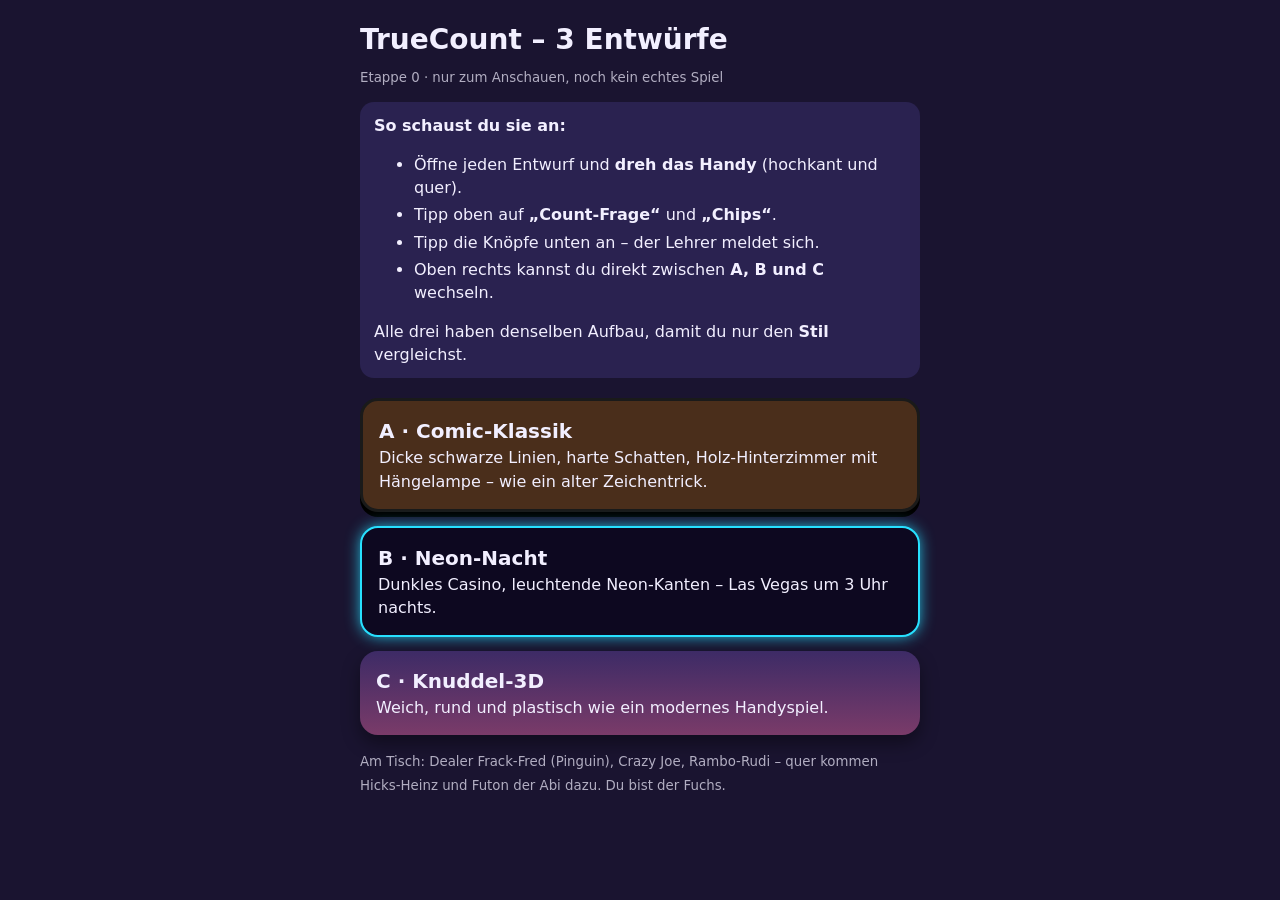
==== index.html @ 8e4b0ce9 "Etappe 0: Konzept und drei Design-Entwürfe Co-Authored-By: Claude Opus 5.5 <noreply@anthropic.com>" ====
<!doctype html>
<html lang="de">
<head>
<meta charset="utf-8">
<meta http-equiv="refresh" content="0; url=entwuerfe/">
<title>TrueCount</title>
</head>
<body><a href="entwuerfe/">Zu den Entwürfen</a></body>
</html>
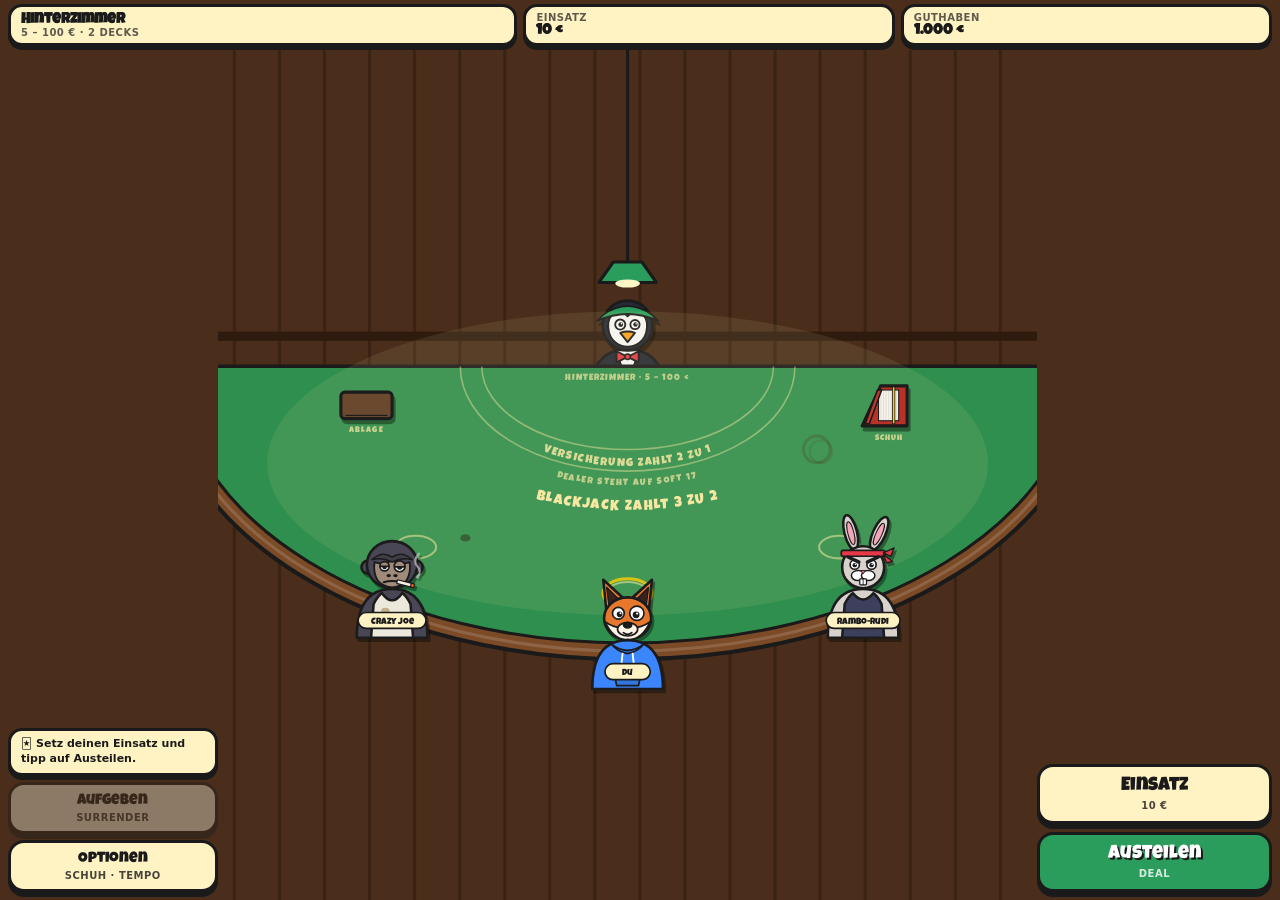
==== commit 892b841c: "Etappe 1: Hinterzimmer-Tisch mit allen Spielzügen Spiellogik (europäische Regeln, keine Hole Card), " ====
--- a/index.html
+++ b/index.html
@@ -2,8 +2,61 @@
 <html lang="de">
 <head>
 <meta charset="utf-8">
-<meta http-equiv="refresh" content="0; url=entwuerfe/">
+<meta name="viewport" content="width=device-width, initial-scale=1, viewport-fit=cover">
+<meta name="theme-color" content="#4a2e1b">
 <title>TrueCount</title>
+<link rel="preconnect" href="https://fonts.googleapis.com">
+<link rel="preconnect" href="https://fonts.gstatic.com" crossorigin>
+<link rel="stylesheet" href="https://fonts.googleapis.com/css2?family=Luckiest+Guy&display=swap">
+<link rel="stylesheet" href="css/app.css">
+<script type="module" src="js/app.js"></script>
 </head>
-<body><a href="entwuerfe/">Zu den Entwürfen</a></body>
+<body>
+<div id="app" data-modus="setzen">
+  <header id="hud">
+    <div class="pn tisch"><b id="tischname">Hinterzimmer</b><small id="tischlimit"></small></div>
+    <div class="pn"><small>Einsatz</small><b id="einsatz"></b></div>
+    <div class="pn"><small>Guthaben</small><b id="geld"></b></div>
+  </header>
+  <main id="stage"><svg id="scene" preserveAspectRatio="xMidYMid meet"></svg></main>
+  <section id="aux">
+    <p class="pn tip" id="tip"></p>
+    <button class="btn aux" data-a="aufgeben">Aufgeben<small>Surrender</small></button>
+    <button class="btn aux" data-a="optionen">Optionen<small>Schuh · Tempo</small></button>
+  </section>
+  <section id="main">
+    <button class="btn hit z" data-a="karte">Karte<small>Hit</small></button>
+    <button class="btn stand z" data-a="bleiben">Bleiben<small>Stand</small></button>
+    <button class="btn dbl z" data-a="verdoppeln">Verdoppeln<small>Double</small></button>
+    <button class="btn split z" data-a="teilen">Teilen<small>Split</small></button>
+    <button class="btn aux s" data-a="einsatz">Einsatz<small id="betlbl"></small></button>
+    <button class="btn hit s" data-a="austeilen"><span id="deallbl">Austeilen</span><small>Deal</small></button>
+  </section>
+</div>
+<div id="toast" class="pn"></div>
+
+<div class="ov" id="ov-bet"><div class="pn sheet">
+  <h2>Einsatz</h2>
+  <p id="bet-info"></p>
+  <div class="pile" id="bpile"></div>
+  <div class="bsum" id="bsum"></div>
+  <div class="chips" id="chips"></div>
+  <div class="row"><button class="btn aux" data-b="undo">↩ Zurück</button><button class="btn aux" data-b="clear">Leeren</button><button class="btn hit" data-b="ok">✓ Setzen</button></div>
+</div></div>
+
+<div class="ov fest" id="ov-vers"><div class="pn sheet">
+  <h2>Versicherung?</h2>
+  <p>Der Dealer zeigt ein <b>Ass</b>. Die Versicherung kostet <b id="vers-preis"></b> und zahlt 2 zu 1, wenn er Blackjack bekommt.</p>
+  <div class="row zwei"><button class="btn aux" data-v="0">Nein</button><button class="btn hit" data-v="1">Ja, versichern</button></div>
+</div></div>
+
+<div class="ov" id="ov-opt"><div class="pn sheet">
+  <h2>Optionen</h2>
+  <div class="opt"><span>Decks im Schuh</span><button class="btn aux" data-o="decks:-1">−</button><b id="o-decks"></b><button class="btn aux" data-o="decks:1">+</button></div>
+  <div class="opt"><span>Schnittkarte</span><button class="btn aux" data-o="schnitt:-1">−</button><b id="o-schnitt"></b><button class="btn aux" data-o="schnitt:1">+</button></div>
+  <div class="opt"><span>Tempo</span><button class="btn aux" data-o="tempo:-1">−</button><b id="o-tempo"></b><button class="btn aux" data-o="tempo:1">+</button></div>
+  <p>Ändert sich der Schuh, mischt der Dealer sofort einen neuen.</p>
+  <div class="row zwei"><span></span><button class="btn hit" data-zu="1">Fertig</button></div>
+</div></div>
+</body>
 </html>
--- a/css/app.css
+++ b/css/app.css
@@ -0,0 +1,95 @@
+/* TrueCount – Stil „Comic-Klassik“ (Entwurf A) */
+* { box-sizing: border-box; }
+:root { --bg: #4a2e1b; --panel: #fff3c4; --ink: #1a1a1a; --acc: #ffcc00;
+  --hit: #2a9d5c; --stand: #e63946; --dbl: #f4a020; --split: #3a86ff; --auxc: #fff3c4; --num: #3a86ff; }
+html, body { margin: 0; height: 100%; overflow: hidden; background: var(--bg); }
+body {
+  font-family: 'Luckiest Guy', system-ui, sans-serif; color: var(--ink);
+  -webkit-tap-highlight-color: transparent; user-select: none; -webkit-user-select: none; touch-action: manipulation;
+}
+button { font: inherit; color: inherit; cursor: pointer; }
+.hit { --c: var(--hit); } .stand { --c: var(--stand); } .dbl { --c: var(--dbl); } .split { --c: var(--split); }
+.aux { --c: var(--auxc); } .num { --c: var(--num); }
+
+/* Raster: hochkant alles untereinander, quer Knöpfe links und rechts für beide Daumen */
+#app {
+  height: 100vh; height: 100dvh; display: grid;
+  grid-template: "hud" auto "stage" minmax(0, 1fr) "aux" auto "main" auto / minmax(0, 1fr);
+  padding: env(safe-area-inset-top) env(safe-area-inset-right) env(safe-area-inset-bottom) env(safe-area-inset-left);
+}
+#hud { grid-area: hud; display: flex; gap: 6px; padding: 6px 8px; }
+#hud > div { flex: 1; display: flex; flex-direction: column; justify-content: center; min-width: 0; }
+#hud .tisch { flex: 1.4; }
+#hud small { font: 700 10px system-ui, sans-serif; opacity: .7; text-transform: uppercase; letter-spacing: .5px; }
+#hud b { font-size: 15px; white-space: nowrap; overflow: hidden; text-overflow: ellipsis; }
+
+#stage { grid-area: stage; position: relative; min-height: 0; }
+#scene { position: absolute; inset: 0; width: 100%; height: 100%; }
+#scene .neu { animation: flieg .26s ease-out both; }
+@keyframes flieg { from { translate: var(--fx) var(--fy); } }
+
+#aux { grid-area: aux; display: flex; flex-wrap: wrap; gap: 6px; padding: 4px 8px; }
+#aux .tip { flex-basis: 100%; margin: 0; font: 600 13px/1.35 system-ui, sans-serif; padding: 6px 10px; min-height: 32px; }
+#aux .btn { flex: 1; min-height: 44px; font-size: 15px; }
+#main { grid-area: main; display: grid; grid-template-columns: 1fr 1fr; gap: 8px; padding: 6px 8px 10px; }
+#main .btn { min-height: 58px; font-size: 19px; }
+#app[data-modus=setzen] #main .z, #app[data-modus=zug] #main .s { display: none; }
+
+@media (orientation: landscape) {
+  #app { grid-template: "hud hud hud" auto "aux stage main" minmax(0, 1fr) / minmax(112px, 17vw) 1fr minmax(128px, 19vw); }
+  #hud { padding: 4px 8px; }
+  #aux { flex-direction: column; flex-wrap: nowrap; justify-content: flex-end; padding: 4px 0 8px 8px; }
+  #aux .tip { flex-basis: auto; font-size: 11px; }
+  #aux .btn { flex: 0 0 auto; min-height: 0; height: min(52px, 13vh); }
+  #main { grid-template-columns: 1fr; align-content: end; padding: 4px 8px 8px 0; }
+  #main .btn { min-height: 0; height: min(60px, 15vh); }
+}
+
+/* Knöpfe mit Klick-Kante */
+.btn { border-radius: 16px; display: flex; flex-direction: column; align-items: center; justify-content: center; line-height: 1.05; padding: 4px 6px;
+  background: var(--c); color: #fff; border: 3px solid var(--ink); box-shadow: 0 5px 0 var(--ink); text-shadow: 2px 2px 0 var(--ink);
+  transition: transform .08s, box-shadow .08s, opacity .15s; }
+.btn small { font: 700 10px system-ui, sans-serif; opacity: .8; margin-top: 3px; letter-spacing: .5px; text-transform: uppercase; text-shadow: none; }
+.btn:active { transform: translateY(4px); box-shadow: 0 1px 0 var(--ink); }
+.btn.aux { color: var(--ink); text-shadow: none; }
+.btn:disabled { opacity: .38; filter: saturate(.4); cursor: default; transform: none; box-shadow: 0 5px 0 var(--ink); }
+
+/* Tafeln */
+.pn { background: var(--panel); color: var(--ink); border-radius: 14px; padding: 5px 10px; border: 3px solid var(--ink); box-shadow: 0 4px 0 var(--ink); }
+
+#toast { position: fixed; left: 50%; top: 70px; transform: translate(-50%, -20px); opacity: 0; pointer-events: none; z-index: 30;
+  width: max-content; max-width: 92vw; font: 600 14px system-ui, sans-serif; padding: 10px 14px; transition: .25s; }
+#toast.on { opacity: 1; transform: translate(-50%, 0); }
+
+/* Einblendungen */
+.ov { position: fixed; inset: 0; background: rgba(0,0,0,.55); display: none; align-items: flex-end; justify-content: center; z-index: 20; }
+.ov.open { display: flex; }
+.sheet { width: 100%; max-width: 480px; border-radius: 24px 24px 0 0 !important; padding: 16px 16px calc(18px + env(safe-area-inset-bottom)) !important; animation: hoch .25s ease-out; }
+@keyframes hoch { from { transform: translateY(40px); opacity: 0; } }
+@media (orientation: landscape) {
+  .ov { align-items: center; }
+  .sheet { border-radius: 24px !important; max-width: 640px; max-height: 96vh; overflow: auto; }
+}
+.sheet h2 { margin: 0 0 4px; font-size: 22px; }
+.sheet p { margin: 0 0 10px; font: 500 14px system-ui, sans-serif; }
+
+.pile { display: flex; justify-content: center; align-items: center; min-height: 34px; padding-left: 12px; flex-wrap: wrap; }
+.pile em { font: 500 13px system-ui, sans-serif; opacity: .6; }
+.mini { width: 28px; height: 28px; border-radius: 50%; background: var(--cc); border: 3px dashed #fff; margin-left: -12px; box-shadow: 0 2px 0 rgba(0,0,0,.4); }
+.bsum { text-align: center; font-size: 34px; margin: 4px 0 10px; }
+.chips { display: flex; justify-content: center; gap: 12px; }
+.chip { width: 64px; height: 64px; border-radius: 50%; background: var(--cc); border: 6px dashed #fff; color: #fff; font: 800 18px system-ui, sans-serif;
+  box-shadow: 0 5px 0 rgba(0,0,0,.4), inset 0 0 0 5px var(--cc); text-shadow: 0 1px 2px #000; transition: transform .08s; }
+.chip:active { transform: translateY(3px) scale(.95); }
+.chip.c1 { color: #1a1a1a; text-shadow: none; border-color: #3a86ff; }
+.row { display: grid; grid-template-columns: 1fr 1fr 1.3fr; gap: 8px; margin-top: 14px; }
+.row.zwei { grid-template-columns: 1fr 1fr; }
+.row .btn { min-height: 52px; font-size: 16px; }
+.shake { animation: wackel .35s; }
+@keyframes wackel { 25% { transform: translateX(-8px); } 50% { transform: translateX(8px); } 75% { transform: translateX(-4px); } }
+
+/* Optionen */
+.opt { display: grid; grid-template-columns: 1fr 48px 92px 48px; align-items: center; gap: 8px; margin: 0 0 10px; }
+.opt span { font: 600 15px system-ui, sans-serif; }
+.opt b { text-align: center; font-size: 20px; }
+.opt .btn { min-height: 44px; font-size: 22px; }
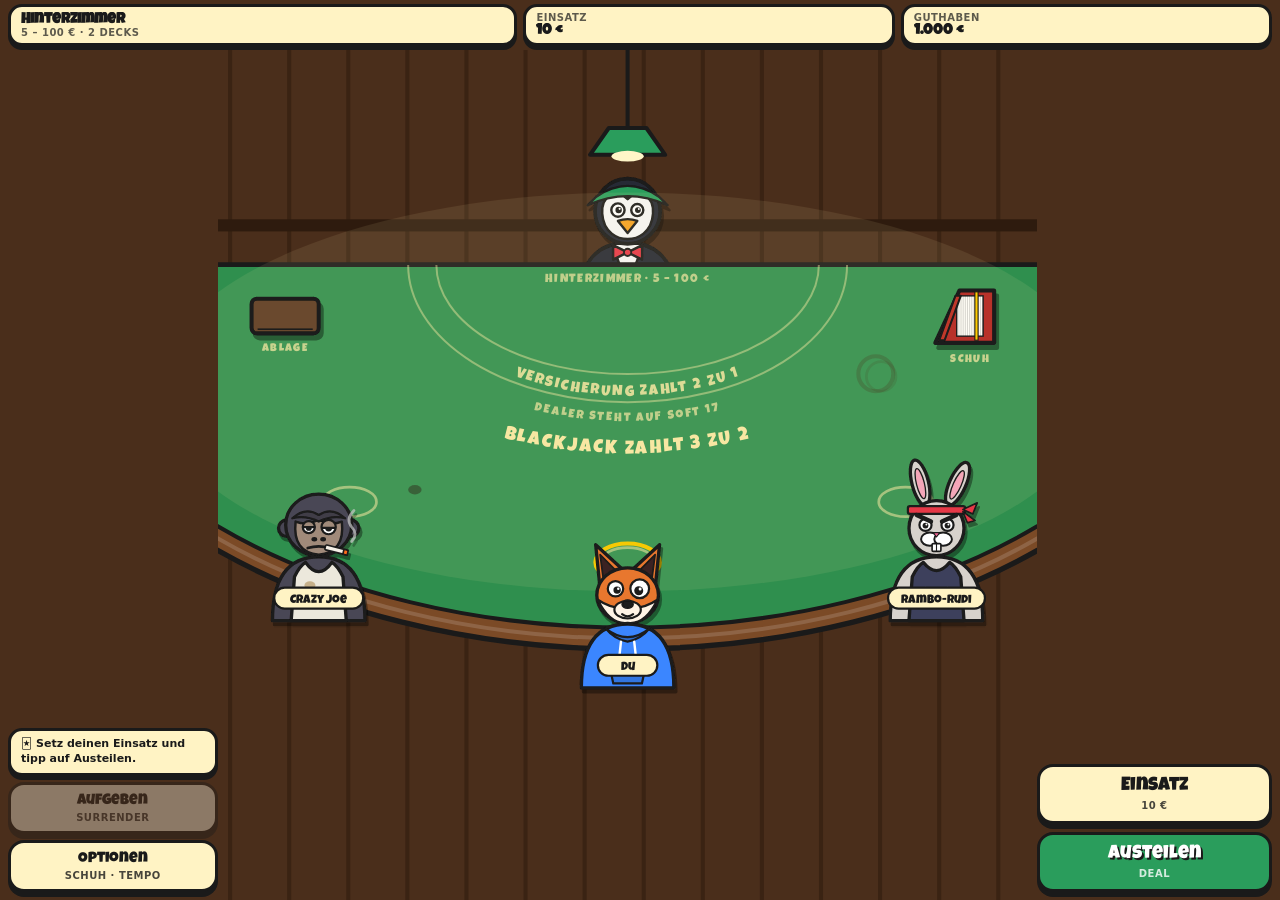
==== commit 3e51f374: "Zählwerte (Hi-Lo) als Marke auf jeder Karte, in den Optionen abschaltbar Co-Authored-By: Claude Opus" ====
--- a/index.html
+++ b/index.html
@@ -55,6 +55,7 @@
   <div class="opt"><span>Decks im Schuh</span><button class="btn aux" data-o="decks:-1">−</button><b id="o-decks"></b><button class="btn aux" data-o="decks:1">+</button></div>
   <div class="opt"><span>Schnittkarte</span><button class="btn aux" data-o="schnitt:-1">−</button><b id="o-schnitt"></b><button class="btn aux" data-o="schnitt:1">+</button></div>
   <div class="opt"><span>Tempo</span><button class="btn aux" data-o="tempo:-1">−</button><b id="o-tempo"></b><button class="btn aux" data-o="tempo:1">+</button></div>
+  <div class="opt"><span>Zählwerte auf den Karten<br><small>Hi-Lo: +1 / 0 / −1</small></span><button class="btn aux" data-o="werte:0" id="o-werte" style="grid-column: 2 / 5"></button></div>
   <p>Ändert sich der Schuh, mischt der Dealer sofort einen neuen.</p>
   <div class="row zwei"><span></span><button class="btn hit" data-zu="1">Fertig</button></div>
 </div></div>
--- a/css/app.css
+++ b/css/app.css
@@ -23,21 +23,28 @@
 #hud small { font: 700 10px system-ui, sans-serif; opacity: .7; text-transform: uppercase; letter-spacing: .5px; }
 #hud b { font-size: 15px; white-space: nowrap; overflow: hidden; text-overflow: ellipsis; }
 
-#stage { grid-area: stage; position: relative; min-height: 0; }
+/* Hochkant reicht die Szene bis ganz unten, die Knöpfe liegen darüber. Ihre Höhe ist fest, damit nichts zoomt. */
+#stage { grid-area: 2 / 1 / -1 / -1; position: relative; min-height: 0; }
+#aux, #main { position: relative; z-index: 1; }
 #scene { position: absolute; inset: 0; width: 100%; height: 100%; }
 #scene .neu { animation: flieg .26s ease-out both; }
 @keyframes flieg { from { translate: var(--fx) var(--fy); } }
 
 #aux { grid-area: aux; display: flex; flex-wrap: wrap; gap: 6px; padding: 4px 8px; }
-#aux .tip { flex-basis: 100%; margin: 0; font: 600 13px/1.35 system-ui, sans-serif; padding: 6px 10px; min-height: 32px; }
-#aux .btn { flex: 1; min-height: 44px; font-size: 15px; }
-#main { grid-area: main; display: grid; grid-template-columns: 1fr 1fr; gap: 8px; padding: 6px 8px 10px; }
-#main .btn { min-height: 58px; font-size: 19px; }
+#aux .tip { flex-basis: 100%; margin: 0; font: 600 13px/1.35 system-ui, sans-serif; padding: 6px 10px; height: 36px; overflow: hidden; }
+#aux .btn { flex: 1; height: 44px; font-size: 15px; }
+#main { grid-area: main; display: grid; grid-template-columns: 1fr 1fr; grid-template-rows: 58px 58px; gap: 8px; padding: 6px 8px 10px; }
+#main .btn { font-size: 19px; }
+#main .s { grid-row: 2; }
 #app[data-modus=setzen] #main .z, #app[data-modus=zug] #main .s { display: none; }
 
 @media (orientation: landscape) {
   #app { grid-template: "hud hud hud" auto "aux stage main" minmax(0, 1fr) / minmax(112px, 17vw) 1fr minmax(128px, 19vw); }
   #hud { padding: 4px 8px; }
+  #stage { grid-area: stage; }
+  #main { grid-template-rows: none; }
+  #main .s { grid-row: auto; }
+  #aux .tip { height: auto; }
   #aux { flex-direction: column; flex-wrap: nowrap; justify-content: flex-end; padding: 4px 0 8px 8px; }
   #aux .tip { flex-basis: auto; font-size: 11px; }
   #aux .btn { flex: 0 0 auto; min-height: 0; height: min(52px, 13vh); }
@@ -91,5 +98,6 @@
 /* Optionen */
 .opt { display: grid; grid-template-columns: 1fr 48px 92px 48px; align-items: center; gap: 8px; margin: 0 0 10px; }
 .opt span { font: 600 15px system-ui, sans-serif; }
+.opt span small { font-size: 12px; opacity: .6; }
 .opt b { text-align: center; font-size: 20px; }
 .opt .btn { min-height: 44px; font-size: 22px; }
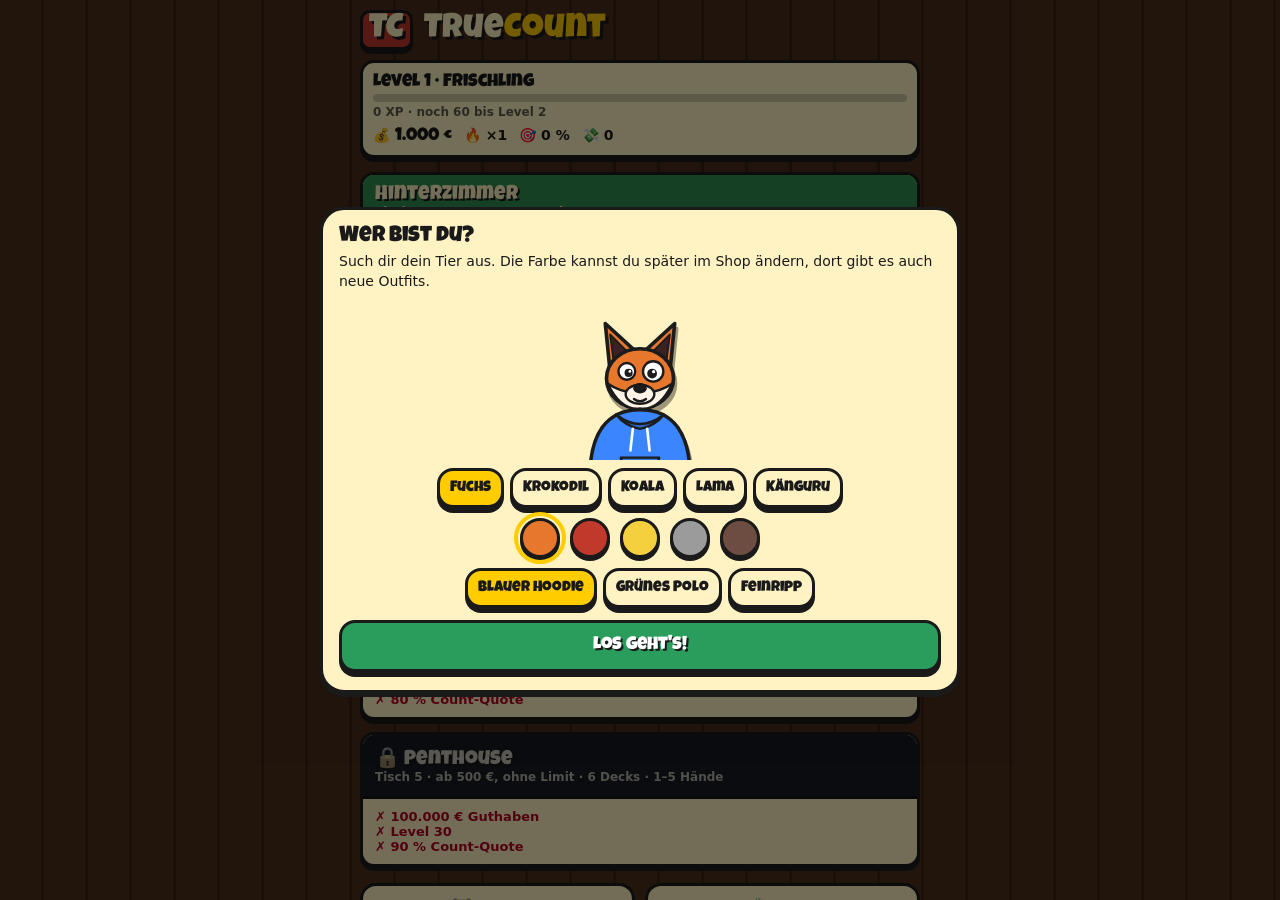
==== commit 2ed1047e: "Etappe 2–7: Zählen, Lehrer, XP, Figuren, alle Tische, Training, Sounds, Installation - Etappe 2: Cou" ====
--- a/index.html
+++ b/index.html
@@ -4,25 +4,49 @@
 <meta charset="utf-8">
 <meta name="viewport" content="width=device-width, initial-scale=1, viewport-fit=cover">
 <meta name="theme-color" content="#4a2e1b">
+<meta name="description" content="Blackjack-App zum Kartenzählen lernen (Hi-Lo)">
 <title>TrueCount</title>
+<link rel="manifest" href="manifest.webmanifest">
+<link rel="icon" href="icons/icon.svg" type="image/svg+xml">
+<link rel="apple-touch-icon" href="icons/icon-512.png">
+<meta name="apple-mobile-web-app-capable" content="yes">
+<meta name="apple-mobile-web-app-status-bar-style" content="black-translucent">
 <link rel="preconnect" href="https://fonts.googleapis.com">
 <link rel="preconnect" href="https://fonts.gstatic.com" crossorigin>
 <link rel="stylesheet" href="https://fonts.googleapis.com/css2?family=Luckiest+Guy&display=swap">
 <link rel="stylesheet" href="css/app.css">
 <script type="module" src="js/app.js"></script>
 </head>
-<body>
-<div id="app" data-modus="setzen">
+<body data-screen="lobby">
+<!-- Schatten für alle Zeichnungen -->
+<svg width="0" height="0" style="position:absolute" aria-hidden="true"><defs><filter id="fx" x="-20%" y="-20%" width="150%" height="160%"><feFlood flood-color="#000" flood-opacity=".38"/><feComposite in2="SourceAlpha" operator="in"/><feOffset dx="2" dy="4" result="s"/><feMerge><feMergeNode in="s"/><feMergeNode in="SourceGraphic"/></feMerge></filter></defs></svg>
+
+<section id="lobby" class="screen">
+  <header class="logo"><div><span class="tc">TC</span> True<b>Count</b></div><em id="admin-badge" hidden>ADMIN</em></header>
+  <div class="pn profil" id="profil"></div>
+  <div id="tischliste"></div>
+  <nav class="nav">
+    <button class="btn aux" data-l="training">🏋️ Training</button>
+    <button class="btn aux" data-l="shop">🛍️ Shop</button>
+    <button class="btn aux" data-l="erfolge">🏆 Erfolge</button>
+    <button class="btn aux" data-l="optionen">⚙️ Optionen</button>
+    <button class="btn aux" data-l="admin">🔑 Admin</button>
+    <button class="btn aux" data-l="install" hidden>📲 Installieren</button>
+  </nav>
+</section>
+
+<div id="app" class="screen" data-modus="setzen">
   <header id="hud">
-    <div class="pn tisch"><b id="tischname">Hinterzimmer</b><small id="tischlimit"></small></div>
-    <div class="pn"><small>Einsatz</small><b id="einsatz"></b></div>
+    <div class="pn lvl"><span id="hud-ava"></span><div><b id="hud-level"></b> <small id="hud-titel"></small><div class="bar"><i id="hud-bar"></i></div></div></div>
+    <div class="pn"><small>Pott</small><b id="hud-pott"></b><em id="hud-serie"></em></div>
     <div class="pn"><small>Guthaben</small><b id="geld"></b></div>
   </header>
   <main id="stage"><svg id="scene" preserveAspectRatio="xMidYMid meet"></svg></main>
   <section id="aux">
     <p class="pn tip" id="tip"></p>
-    <button class="btn aux" data-a="aufgeben">Aufgeben<small>Surrender</small></button>
-    <button class="btn aux" data-a="optionen">Optionen<small>Schuh · Tempo</small></button>
+    <button class="btn aux z" data-a="aufgeben">Aufgeben<small>Surrender</small></button>
+    <button class="btn aux s" data-a="aufstehen">Aufstehen<small>Pott sichern</small></button>
+    <button class="btn aux" data-a="optionen">Optionen<small>Schuh · Ton</small></button>
   </section>
   <section id="main">
     <button class="btn hit z" data-a="karte">Karte<small>Hit</small></button>
@@ -33,31 +57,10 @@
     <button class="btn hit s" data-a="austeilen"><span id="deallbl">Austeilen</span><small>Deal</small></button>
   </section>
 </div>
+
+<section id="training" class="screen"><div id="tr"></div></section>
+
 <div id="toast" class="pn"></div>
-
-<div class="ov" id="ov-bet"><div class="pn sheet">
-  <h2>Einsatz</h2>
-  <p id="bet-info"></p>
-  <div class="pile" id="bpile"></div>
-  <div class="bsum" id="bsum"></div>
-  <div class="chips" id="chips"></div>
-  <div class="row"><button class="btn aux" data-b="undo">↩ Zurück</button><button class="btn aux" data-b="clear">Leeren</button><button class="btn hit" data-b="ok">✓ Setzen</button></div>
-</div></div>
-
-<div class="ov fest" id="ov-vers"><div class="pn sheet">
-  <h2>Versicherung?</h2>
-  <p>Der Dealer zeigt ein <b>Ass</b>. Die Versicherung kostet <b id="vers-preis"></b> und zahlt 2 zu 1, wenn er Blackjack bekommt.</p>
-  <div class="row zwei"><button class="btn aux" data-v="0">Nein</button><button class="btn hit" data-v="1">Ja, versichern</button></div>
-</div></div>
-
-<div class="ov" id="ov-opt"><div class="pn sheet">
-  <h2>Optionen</h2>
-  <div class="opt"><span>Decks im Schuh</span><button class="btn aux" data-o="decks:-1">−</button><b id="o-decks"></b><button class="btn aux" data-o="decks:1">+</button></div>
-  <div class="opt"><span>Schnittkarte</span><button class="btn aux" data-o="schnitt:-1">−</button><b id="o-schnitt"></b><button class="btn aux" data-o="schnitt:1">+</button></div>
-  <div class="opt"><span>Tempo</span><button class="btn aux" data-o="tempo:-1">−</button><b id="o-tempo"></b><button class="btn aux" data-o="tempo:1">+</button></div>
-  <div class="opt"><span>Zählwerte auf den Karten<br><small>Hi-Lo: +1 / 0 / −1</small></span><button class="btn aux" data-o="werte:0" id="o-werte" style="grid-column: 2 / 5"></button></div>
-  <p>Ändert sich der Schuh, mischt der Dealer sofort einen neuen.</p>
-  <div class="row zwei"><span></span><button class="btn hit" data-zu="1">Fertig</button></div>
-</div></div>
+<div class="ov" id="ov"><div class="pn sheet" id="sheet"></div></div>
 </body>
 </html>
--- a/css/app.css
+++ b/css/app.css
@@ -11,46 +11,10 @@
 .hit { --c: var(--hit); } .stand { --c: var(--stand); } .dbl { --c: var(--dbl); } .split { --c: var(--split); }
 .aux { --c: var(--auxc); } .num { --c: var(--num); }
 
-/* Raster: hochkant alles untereinander, quer Knöpfe links und rechts für beide Daumen */
-#app {
-  height: 100vh; height: 100dvh; display: grid;
-  grid-template: "hud" auto "stage" minmax(0, 1fr) "aux" auto "main" auto / minmax(0, 1fr);
-  padding: env(safe-area-inset-top) env(safe-area-inset-right) env(safe-area-inset-bottom) env(safe-area-inset-left);
-}
-#hud { grid-area: hud; display: flex; gap: 6px; padding: 6px 8px; }
-#hud > div { flex: 1; display: flex; flex-direction: column; justify-content: center; min-width: 0; }
-#hud .tisch { flex: 1.4; }
-#hud small { font: 700 10px system-ui, sans-serif; opacity: .7; text-transform: uppercase; letter-spacing: .5px; }
-#hud b { font-size: 15px; white-space: nowrap; overflow: hidden; text-overflow: ellipsis; }
-
-/* Hochkant reicht die Szene bis ganz unten, die Knöpfe liegen darüber. Ihre Höhe ist fest, damit nichts zoomt. */
-#stage { grid-area: 2 / 1 / -1 / -1; position: relative; min-height: 0; }
-#aux, #main { position: relative; z-index: 1; }
-#scene { position: absolute; inset: 0; width: 100%; height: 100%; }
-#scene .neu { animation: flieg .26s ease-out both; }
-@keyframes flieg { from { translate: var(--fx) var(--fy); } }
-
-#aux { grid-area: aux; display: flex; flex-wrap: wrap; gap: 6px; padding: 4px 8px; }
-#aux .tip { flex-basis: 100%; margin: 0; font: 600 13px/1.35 system-ui, sans-serif; padding: 6px 10px; height: 36px; overflow: hidden; }
-#aux .btn { flex: 1; height: 44px; font-size: 15px; }
-#main { grid-area: main; display: grid; grid-template-columns: 1fr 1fr; grid-template-rows: 58px 58px; gap: 8px; padding: 6px 8px 10px; }
-#main .btn { font-size: 19px; }
-#main .s { grid-row: 2; }
-#app[data-modus=setzen] #main .z, #app[data-modus=zug] #main .s { display: none; }
-
-@media (orientation: landscape) {
-  #app { grid-template: "hud hud hud" auto "aux stage main" minmax(0, 1fr) / minmax(112px, 17vw) 1fr minmax(128px, 19vw); }
-  #hud { padding: 4px 8px; }
-  #stage { grid-area: stage; }
-  #main { grid-template-rows: none; }
-  #main .s { grid-row: auto; }
-  #aux .tip { height: auto; }
-  #aux { flex-direction: column; flex-wrap: nowrap; justify-content: flex-end; padding: 4px 0 8px 8px; }
-  #aux .tip { flex-basis: auto; font-size: 11px; }
-  #aux .btn { flex: 0 0 auto; min-height: 0; height: min(52px, 13vh); }
-  #main { grid-template-columns: 1fr; align-content: end; padding: 4px 8px 8px 0; }
-  #main .btn { min-height: 0; height: min(60px, 15vh); }
-}
+/* Bildschirme */
+.screen { display: none; }
+body[data-screen=lobby] #lobby, body[data-screen=training] #training { display: block; }
+body[data-screen=tisch] #app { display: grid; }
 
 /* Knöpfe mit Klick-Kante */
 .btn { border-radius: 16px; display: flex; flex-direction: column; align-items: center; justify-content: center; line-height: 1.05; padding: 4px 6px;
@@ -60,26 +24,125 @@
 .btn:active { transform: translateY(4px); box-shadow: 0 1px 0 var(--ink); }
 .btn.aux { color: var(--ink); text-shadow: none; }
 .btn:disabled { opacity: .38; filter: saturate(.4); cursor: default; transform: none; box-shadow: 0 5px 0 var(--ink); }
+.btn.voll { width: 100%; min-height: 52px; font-size: 18px; margin-top: 12px; }
+.btn.an { background: var(--acc); }
 
 /* Tafeln */
 .pn { background: var(--panel); color: var(--ink); border-radius: 14px; padding: 5px 10px; border: 3px solid var(--ink); box-shadow: 0 4px 0 var(--ink); }
-
-#toast { position: fixed; left: 50%; top: 70px; transform: translate(-50%, -20px); opacity: 0; pointer-events: none; z-index: 30;
-  width: max-content; max-width: 92vw; font: 600 14px system-ui, sans-serif; padding: 10px 14px; transition: .25s; }
+.bar { height: 8px; border-radius: 4px; background: rgba(0,0,0,.18); overflow: hidden; margin-top: 3px; }
+.bar i { display: block; height: 100%; background: #e85d04; border-radius: 4px; transition: width .4s; }
+
+/* ---------- Lobby ---------- */
+#lobby { height: 100%; overflow-y: auto; padding: calc(10px + env(safe-area-inset-top)) 14px calc(20px + env(safe-area-inset-bottom));
+  background: repeating-linear-gradient(90deg, #4a2e1b 0 41px, #3a2313 41px 44px); }
+#lobby > * { max-width: 560px; margin-left: auto; margin-right: auto; }
+.logo { display: flex; align-items: center; justify-content: space-between; color: #fff3c4; font-size: 34px; text-shadow: 3px 3px 0 var(--ink); margin-bottom: 10px; }
+.logo b { color: var(--acc); font-weight: normal; }
+.logo .tc { display: inline-block; background: #c0392b; border: 3px solid var(--ink); border-radius: 10px; padding: 0 6px; margin-right: 4px; box-shadow: 0 4px 0 var(--ink); }
+.logo em { font-style: normal; font-size: 14px; background: #e63946; color: #fff; border: 3px solid var(--ink); border-radius: 10px; padding: 4px 8px; text-shadow: none; }
+.profil { display: flex; gap: 10px; align-items: center; padding: 10px; }
+.profil .ava-gross { width: 86px; height: 112px; flex: none; }
+.pdaten { flex: 1; min-width: 0; }
+.pdaten b { font-size: 18px; font-weight: normal; }
+.pdaten small { display: block; font: 600 12px system-ui, sans-serif; opacity: .7; margin-top: 3px; }
+.zahlen { display: flex; flex-wrap: wrap; gap: 6px 12px; margin-top: 8px; font: 600 14px system-ui, sans-serif; }
+.zahlen b { font-family: 'Luckiest Guy', sans-serif; font-weight: normal; }
+#tischliste { display: grid; gap: 12px; margin-top: 14px; }
+.tischkarte { padding: 0; overflow: hidden; }
+.tk-kopf { background: var(--filz); color: #fff3c4; padding: 10px 12px; border-bottom: 3px solid var(--ink); }
+.tk-kopf b { display: block; font-size: 20px; font-weight: normal; text-shadow: 2px 2px 0 var(--ink); }
+.tk-kopf small { font: 600 12px system-ui, sans-serif; opacity: .9; }
+.tischkarte > small, .tischkarte .bed { display: block; padding: 10px 12px; margin: 0; font: 600 13px system-ui, sans-serif; }
+.tischkarte .btn { margin: 10px 12px 14px; min-height: 48px; font-size: 18px; width: calc(100% - 24px); }
+.tischkarte.zu .tk-kopf { filter: grayscale(.7) brightness(.8); }
+.bed { list-style: none; display: flex; flex-wrap: wrap; gap: 6px 14px; }
+.bed li { color: #b00020; } .bed li.ok { color: #1b7a43; }
+.nav { display: grid; grid-template-columns: 1fr 1fr; gap: 10px; margin-top: 16px; }
+.nav .btn { min-height: 52px; font-size: 16px; }
+
+/* ---------- Tisch: hochkant alles untereinander, quer Knöpfe links und rechts für beide Daumen ---------- */
+#app {
+  height: 100vh; height: 100dvh;
+  grid-template: "hud" auto "stage" minmax(0, 1fr) "aux" auto "main" auto / minmax(0, 1fr);
+  padding: env(safe-area-inset-top) env(safe-area-inset-right) env(safe-area-inset-bottom) env(safe-area-inset-left);
+}
+#hud { grid-area: hud; display: flex; gap: 6px; padding: 6px 8px; position: relative; z-index: 1; }
+#hud > div { flex: 1; display: flex; flex-direction: column; justify-content: center; min-width: 0; }
+#hud .lvl { flex: 1.5; flex-direction: row; align-items: center; gap: 4px; }
+#hud .lvl > div { flex: 1; min-width: 0; }
+#hud .ava { width: 30px; height: 40px; display: block; }
+#hud small { font: 700 10px system-ui, sans-serif; opacity: .7; text-transform: uppercase; letter-spacing: .5px; }
+#hud b { font-size: 15px; font-weight: normal; white-space: nowrap; overflow: hidden; text-overflow: ellipsis; }
+#hud em { font: 700 11px system-ui, sans-serif; font-style: normal; color: #e85d04; }
+
+/* Hochkant reicht die Szene bis ganz unten, die Knöpfe liegen darüber. Ihre Höhe ist fest, damit nichts zoomt. */
+#stage { grid-area: 2 / 1 / -1 / -1; position: relative; min-height: 0; }
+#scene { position: absolute; inset: 0; width: 100%; height: 100%; }
+#scene .neu { animation: flieg .26s ease-out both; }
+@keyframes flieg { from { translate: var(--fx) var(--fy); } }
+#aux, #main { position: relative; z-index: 1; }
+#aux { grid-area: aux; display: flex; flex-wrap: wrap; gap: 6px; padding: 4px 8px; }
+#aux .tip { flex-basis: 100%; margin: 0; font: 600 13px/1.35 system-ui, sans-serif; padding: 6px 10px; height: 36px; overflow: hidden; }
+#aux .btn { flex: 1; height: 44px; font-size: 15px; }
+#main { grid-area: main; display: grid; grid-template-columns: 1fr 1fr; grid-template-rows: 58px 58px; gap: 8px; padding: 6px 8px 10px; }
+#main .btn { font-size: 19px; }
+#main .s { grid-row: 2; }
+#app[data-modus=setzen] .z, #app[data-modus=zug] .s { display: none; }
+.admin-count { display: inline-block; background: #e63946; color: #fff; border-radius: 6px; padding: 0 5px; margin-left: 4px; font-size: 11px; }
+
+@media (orientation: landscape) {
+  #app { grid-template: "hud hud hud" auto "aux stage main" minmax(0, 1fr) / minmax(112px, 17vw) 1fr minmax(128px, 19vw); }
+  #hud { padding: 4px 8px; }
+  #hud .ava { width: 24px; height: 32px; }
+  #stage { grid-area: stage; }
+  #aux { flex-direction: column; flex-wrap: nowrap; justify-content: flex-end; padding: 4px 0 8px 8px; }
+  #aux .tip { flex-basis: auto; font-size: 11px; height: auto; }
+  #aux .btn { flex: 0 0 auto; min-height: 0; height: min(52px, 13vh); }
+  #main { grid-template-columns: 1fr; grid-template-rows: none; align-content: end; padding: 4px 8px 8px 0; }
+  #main .s { grid-row: auto; }
+  #main .btn { min-height: 0; height: min(60px, 15vh); }
+}
+
+#toast { position: fixed; left: 50%; top: calc(64px + env(safe-area-inset-top)); transform: translate(-50%, -20px); opacity: 0; pointer-events: none; z-index: 30;
+  width: max-content; max-width: 92vw; font: 600 14px/1.35 system-ui, sans-serif; padding: 10px 14px; transition: .25s; }
 #toast.on { opacity: 1; transform: translate(-50%, 0); }
 
-/* Einblendungen */
+/* ---------- Einblendungen ---------- */
 .ov { position: fixed; inset: 0; background: rgba(0,0,0,.55); display: none; align-items: flex-end; justify-content: center; z-index: 20; }
 .ov.open { display: flex; }
-.sheet { width: 100%; max-width: 480px; border-radius: 24px 24px 0 0 !important; padding: 16px 16px calc(18px + env(safe-area-inset-bottom)) !important; animation: hoch .25s ease-out; }
+.ov.klar { background: rgba(0,0,0,.12); }
+.sheet { width: 100%; max-width: 480px; max-height: 92vh; overflow-y: auto; border-radius: 24px 24px 0 0 !important;
+  padding: 16px 16px calc(18px + env(safe-area-inset-bottom)) !important; }
+.sheet.hoch { animation: hoch .25s ease-out; }
 @keyframes hoch { from { transform: translateY(40px); opacity: 0; } }
 @media (orientation: landscape) {
   .ov { align-items: center; }
-  .sheet { border-radius: 24px !important; max-width: 640px; max-height: 96vh; overflow: auto; }
-}
-.sheet h2 { margin: 0 0 4px; font-size: 22px; }
-.sheet p { margin: 0 0 10px; font: 500 14px system-ui, sans-serif; }
-
+  .sheet { border-radius: 24px !important; max-width: 640px; max-height: 96vh; }
+  /* Count-Frage seitlich, damit Schuh und Ablage sichtbar bleiben */
+  .ov.klar { justify-content: flex-end; }
+  .ov.klar .sheet { max-width: 340px; height: 100vh; max-height: none; border-radius: 0 !important; }
+}
+.sheet h2 { margin: 0 0 4px; font-size: 22px; font-weight: normal; }
+.sheet p { margin: 0 0 10px; font: 500 14px/1.4 system-ui, sans-serif; }
+.calc { background: rgba(0,0,0,.08); border-radius: 12px; padding: 10px; font: 500 14px/1.5 system-ui, sans-serif; }
+.calc hr { border: 0; border-top: 2px dashed rgba(0,0,0,.25); margin: 6px 0; }
+.zeile { display: flex; justify-content: space-between; }
+.zeile b { font-family: 'Luckiest Guy', sans-serif; font-weight: normal; }
+.timer { height: 8px; border-radius: 4px; background: rgba(0,0,0,.15); overflow: hidden; margin-bottom: 10px; }
+.timer i { display: block; height: 100%; background: #e63946; animation: zeit 12s linear forwards; }
+@keyframes zeit { from { width: 100%; } to { width: 0; } }
+.row { display: grid; grid-template-columns: 1fr 1fr 1.3fr; gap: 8px; margin-top: 14px; }
+.row.zwei { grid-template-columns: 1fr 1fr; }
+.row .btn { min-height: 52px; font-size: 16px; }
+.shake { animation: wackel .35s; }
+@keyframes wackel { 25% { transform: translateX(-8px); } 50% { transform: translateX(8px); } 75% { transform: translateX(-4px); } }
+
+/* Zahlenfeld */
+.anzeige { text-align: center; font-size: 40px; margin: 2px 0 8px; min-height: 48px; }
+.pad { display: grid; grid-template-columns: repeat(3, 1fr); gap: 8px; }
+.pad .btn { min-height: 50px; font-size: 24px; }
+
+/* Einsatz */
 .pile { display: flex; justify-content: center; align-items: center; min-height: 34px; padding-left: 12px; flex-wrap: wrap; }
 .pile em { font: 500 13px system-ui, sans-serif; opacity: .6; }
 .mini { width: 28px; height: 28px; border-radius: 50%; background: var(--cc); border: 3px dashed #fff; margin-left: -12px; box-shadow: 0 2px 0 rgba(0,0,0,.4); }
@@ -89,15 +152,73 @@
   box-shadow: 0 5px 0 rgba(0,0,0,.4), inset 0 0 0 5px var(--cc); text-shadow: 0 1px 2px #000; transition: transform .08s; }
 .chip:active { transform: translateY(3px) scale(.95); }
 .chip.c1 { color: #1a1a1a; text-shadow: none; border-color: #3a86ff; }
-.row { display: grid; grid-template-columns: 1fr 1fr 1.3fr; gap: 8px; margin-top: 14px; }
-.row.zwei { grid-template-columns: 1fr 1fr; }
-.row .btn { min-height: 52px; font-size: 16px; }
-.shake { animation: wackel .35s; }
-@keyframes wackel { 25% { transform: translateX(-8px); } 50% { transform: translateX(8px); } 75% { transform: translateX(-4px); } }
 
 /* Optionen */
-.opt { display: grid; grid-template-columns: 1fr 48px 92px 48px; align-items: center; gap: 8px; margin: 0 0 10px; }
-.opt span { font: 600 15px system-ui, sans-serif; }
-.opt span small { font-size: 12px; opacity: .6; }
-.opt b { text-align: center; font-size: 20px; }
-.opt .btn { min-height: 44px; font-size: 22px; }
+.opt { display: grid; grid-template-columns: 1fr 44px 96px 44px; align-items: center; gap: 8px; margin: 0 0 8px; }
+.opt span { font: 600 14px system-ui, sans-serif; }
+.opt span small { font-size: 11px; opacity: .6; }
+.opt b { text-align: center; font-size: 16px; font-weight: normal; }
+.opt .btn { min-height: 40px; font-size: 20px; }
+.opt .schalter { grid-column: 2 / 5; font-size: 16px; }
+
+/* Charakter und Shop */
+.vorschau { display: flex; justify-content: center; }
+.vorschau svg { width: 120px; height: 158px; }
+.wahl, .tabs { display: flex; flex-wrap: wrap; gap: 6px; justify-content: center; margin: 8px 0; }
+.wahl .btn, .tabs .btn { min-height: 40px; padding: 4px 10px; font-size: 15px; }
+.farben { display: flex; gap: 10px; justify-content: center; margin: 10px 0; }
+.farbe { width: 40px; height: 40px; border-radius: 50%; background: var(--c); border: 3px solid var(--ink); box-shadow: 0 3px 0 var(--ink); }
+.farbe.an { outline: 4px solid var(--acc); outline-offset: 2px; }
+.waren { display: grid; grid-template-columns: repeat(auto-fill, minmax(130px, 1fr)); gap: 10px; }
+.ware { display: flex; flex-direction: column; align-items: center; gap: 4px; background: rgba(0,0,0,.06); border-radius: 12px; padding: 8px; text-align: center; }
+.ware svg { width: 74px; height: 98px; }
+.ware b { font-weight: normal; font-size: 14px; }
+.ware .btn { width: 100%; min-height: 38px; font-size: 14px; }
+
+/* Erfolge */
+.erfolge { display: grid; gap: 6px; }
+.erf { display: grid; grid-template-columns: 34px 1fr auto; gap: 8px; align-items: center; padding: 6px 8px; border-radius: 10px; background: rgba(0,0,0,.05); opacity: .55; }
+.erf.ja { opacity: 1; background: rgba(42,157,92,.15); }
+.erf span { font-size: 24px; text-align: center; }
+.erf b { display: block; font-weight: normal; }
+.erf small { font: 500 12px system-ui, sans-serif; }
+.erf em { font: 700 12px system-ui, sans-serif; font-style: normal; }
+
+/* ---------- Training ---------- */
+#training { height: 100%; overflow-y: auto; padding: calc(10px + env(safe-area-inset-top)) 14px calc(20px + env(safe-area-inset-bottom));
+  background: repeating-linear-gradient(90deg, #2f8f4e 0 41px, #2a8347 41px 44px); }
+#tr { max-width: 560px; margin: 0 auto; }
+.kopf { display: flex; align-items: center; gap: 10px; margin-bottom: 10px; }
+.kopf h1 { margin: 0; color: #fff3c4; font-weight: normal; font-size: 28px; text-shadow: 3px 3px 0 var(--ink); }
+.kopf .zurueck { min-height: 40px; padding: 4px 12px; font-size: 14px; }
+.tr-info { color: #fff3c4; font: 600 14px/1.4 system-ui, sans-serif; text-shadow: 1px 1px 0 var(--ink); }
+.tr-liste { display: grid; gap: 12px; }
+.tr-wahl { display: flex; gap: 12px; align-items: center; text-align: left; padding: 12px; }
+.tr-wahl span { font-size: 34px; }
+.tr-wahl b { display: block; font-weight: normal; font-size: 19px; }
+.tr-wahl small { font: 500 13px system-ui, sans-serif; }
+.tr-box p { font: 600 15px/1.4 system-ui, sans-serif; }
+.tr-knoepfe { display: grid; grid-template-columns: repeat(3, 1fr); gap: 8px; }
+.tr-knoepfe .btn { min-height: 46px; font-size: 16px; }
+.tr-buehne { display: flex; flex-direction: column; align-items: center; gap: 12px; }
+.tr-zaehler { color: #fff3c4; font: 700 15px system-ui, sans-serif; text-shadow: 1px 1px 0 var(--ink); text-align: center; }
+.tr-feld { width: 200px; height: 270px; display: flex; align-items: center; justify-content: center; }
+.tr-tipp { background: none; border: 0; padding: 0; }
+.tr-ruecken { width: 180px; height: 250px; border-radius: 16px; background: repeating-linear-gradient(45deg, #c0392b 0 10px, #a93226 10px 20px);
+  border: 4px solid var(--ink); box-shadow: 0 6px 0 var(--ink); display: flex; align-items: center; justify-content: center; color: #fff; font-size: 30px; text-shadow: 2px 2px 0 var(--ink); }
+.tr-bild { width: 100%; height: 100%; }
+.tr-feld .tr-bild { width: 190px; height: 260px; }
+.tr-gross { font-size: 18px !important; }
+.tr-gross b { font-family: 'Luckiest Guy', sans-serif; font-size: 26px; font-weight: normal; }
+.tr-dealer, .tr-hand { display: flex; align-items: center; gap: 6px; }
+.tr-dealer small, .tr-hand small { color: #fff3c4; font: 700 13px system-ui, sans-serif; width: 50px; }
+.tr-dealer .tr-bild, .tr-hand .tr-bild { width: 92px; height: 126px; }
+.tr-rat { width: 100%; }
+.tr-rat .pn { font: 500 14px/1.4 system-ui, sans-serif; padding: 10px; }
+.tr-zuege { display: grid; grid-template-columns: repeat(2, 1fr); gap: 8px; margin-top: 14px; }
+.tr-zuege .btn { min-height: 54px; font-size: 18px; }
+.tr-zuege .btn:last-child { grid-column: 1 / -1; }
+.tr-verlauf { display: flex; flex-wrap: wrap; gap: 4px; margin-bottom: 8px; }
+.tr-verlauf span { font: 700 13px system-ui, sans-serif; padding: 3px 6px; border-radius: 6px; background: rgba(0,0,0,.07); }
+.tr-verlauf i { font-style: normal; font-size: 10px; margin-left: 3px; }
+.tr-verlauf .hl1 i { color: #1b7a43; } .tr-verlauf .hl-1 i { color: #c1121f; }
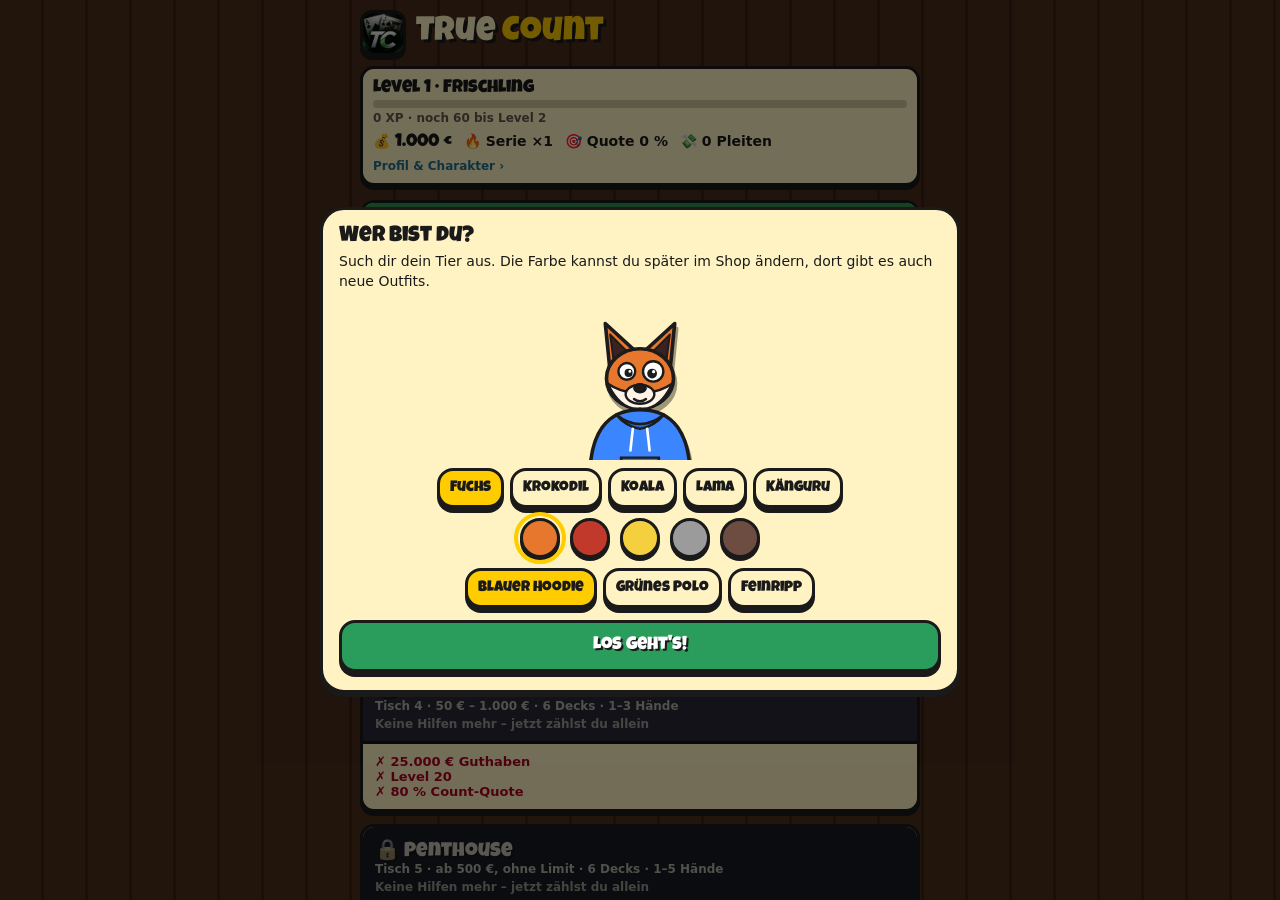
==== commit 16a1f72b: "Rückmeldung umgesetzt: Profil, Professor Uhu, mehrere Hände, neues Icon - Erfolge mit Fortschrittsba" ====
--- a/index.html
+++ b/index.html
@@ -7,8 +7,8 @@
 <meta name="description" content="Blackjack-App zum Kartenzählen lernen (Hi-Lo)">
 <title>TrueCount</title>
 <link rel="manifest" href="manifest.webmanifest">
-<link rel="icon" href="icons/icon.svg" type="image/svg+xml">
-<link rel="apple-touch-icon" href="icons/icon-512.png">
+<link rel="icon" href="icons/favicon.png" type="image/png">
+<link rel="apple-touch-icon" href="icons/apple-touch-icon.png">
 <meta name="apple-mobile-web-app-capable" content="yes">
 <meta name="apple-mobile-web-app-status-bar-style" content="black-translucent">
 <link rel="preconnect" href="https://fonts.googleapis.com">
@@ -22,8 +22,8 @@
 <svg width="0" height="0" style="position:absolute" aria-hidden="true"><defs><filter id="fx" x="-20%" y="-20%" width="150%" height="160%"><feFlood flood-color="#000" flood-opacity=".38"/><feComposite in2="SourceAlpha" operator="in"/><feOffset dx="2" dy="4" result="s"/><feMerge><feMergeNode in="s"/><feMergeNode in="SourceGraphic"/></feMerge></filter></defs></svg>
 
 <section id="lobby" class="screen">
-  <header class="logo"><div><span class="tc">TC</span> True<b>Count</b></div><em id="admin-badge" hidden>ADMIN</em></header>
-  <div class="pn profil" id="profil"></div>
+  <header class="logo"><div><img class="tc" src="icons/icon-192.png" alt=""> True<b>Count</b></div><em id="admin-badge" hidden>ADMIN</em></header>
+  <button class="pn profil" id="profil" data-l="profil" aria-label="Profil öffnen"></button>
   <div id="tischliste"></div>
   <nav class="nav">
     <button class="btn aux" data-l="training">🏋️ Training</button>
@@ -44,6 +44,7 @@
   <main id="stage"><svg id="scene" preserveAspectRatio="xMidYMid meet"></svg></main>
   <section id="aux">
     <p class="pn tip" id="tip"></p>
+    <button class="btn aux info" data-a="info" hidden aria-label="Professor Uhu fragen">i</button>
     <button class="btn aux z" data-a="aufgeben">Aufgeben<small>Surrender</small></button>
     <button class="btn aux s" data-a="aufstehen">Aufstehen<small>Pott sichern</small></button>
     <button class="btn aux" data-a="optionen">Optionen<small>Schuh · Ton</small></button>
@@ -62,5 +63,6 @@
 
 <div id="toast" class="pn"></div>
 <div class="ov" id="ov"><div class="pn sheet" id="sheet"></div></div>
+<div id="uhu"></div>
 </body>
 </html>
--- a/css/app.css
+++ b/css/app.css
@@ -8,6 +8,7 @@
   -webkit-tap-highlight-color: transparent; user-select: none; -webkit-user-select: none; touch-action: manipulation;
 }
 button { font: inherit; color: inherit; cursor: pointer; }
+[hidden] { display: none !important; }
 .hit { --c: var(--hit); } .stand { --c: var(--stand); } .dbl { --c: var(--dbl); } .split { --c: var(--split); }
 .aux { --c: var(--auxc); } .num { --c: var(--num); }
 
@@ -38,9 +39,12 @@
 #lobby > * { max-width: 560px; margin-left: auto; margin-right: auto; }
 .logo { display: flex; align-items: center; justify-content: space-between; color: #fff3c4; font-size: 34px; text-shadow: 3px 3px 0 var(--ink); margin-bottom: 10px; }
 .logo b { color: var(--acc); font-weight: normal; }
-.logo .tc { display: inline-block; background: #c0392b; border: 3px solid var(--ink); border-radius: 10px; padding: 0 6px; margin-right: 4px; box-shadow: 0 4px 0 var(--ink); }
+.logo > div { display: flex; align-items: center; gap: 6px; }
+.logo .tc { width: 46px; height: 46px; border-radius: 12px; border: 3px solid var(--ink); box-shadow: 0 4px 0 var(--ink); margin-right: 4px; }
 .logo em { font-style: normal; font-size: 14px; background: #e63946; color: #fff; border: 3px solid var(--ink); border-radius: 10px; padding: 4px 8px; text-shadow: none; }
-.profil { display: flex; gap: 10px; align-items: center; padding: 10px; }
+.profil { display: flex; gap: 10px; align-items: center; padding: 10px; width: 100%; text-align: left; font: inherit; color: var(--ink); }
+.profil:active { transform: translateY(3px); box-shadow: 0 1px 0 var(--ink); }
+.pdaten .mehr { display: block; margin-top: 8px; font: 700 12px system-ui, sans-serif; font-style: normal; color: #1f6f8b; }
 .profil .ava-gross { width: 86px; height: 112px; flex: none; }
 .pdaten { flex: 1; min-width: 0; }
 .pdaten b { font-size: 18px; font-weight: normal; }
@@ -88,7 +92,6 @@
 #main .btn { font-size: 19px; }
 #main .s { grid-row: 2; }
 #app[data-modus=setzen] .z, #app[data-modus=zug] .s { display: none; }
-.admin-count { display: inline-block; background: #e63946; color: #fff; border-radius: 6px; padding: 0 5px; margin-left: 4px; font-size: 11px; }
 
 @media (orientation: landscape) {
   #app { grid-template: "hud hud hud" auto "aux stage main" minmax(0, 1fr) / minmax(112px, 17vw) 1fr minmax(128px, 19vw); }
@@ -169,11 +172,11 @@
 .farben { display: flex; gap: 10px; justify-content: center; margin: 10px 0; }
 .farbe { width: 40px; height: 40px; border-radius: 50%; background: var(--c); border: 3px solid var(--ink); box-shadow: 0 3px 0 var(--ink); }
 .farbe.an { outline: 4px solid var(--acc); outline-offset: 2px; }
-.waren { display: grid; grid-template-columns: repeat(auto-fill, minmax(130px, 1fr)); gap: 10px; }
+.waren { display: grid; grid-template-columns: repeat(auto-fill, minmax(104px, 1fr)); gap: 8px; }
 .ware { display: flex; flex-direction: column; align-items: center; gap: 4px; background: rgba(0,0,0,.06); border-radius: 12px; padding: 8px; text-align: center; }
-.ware svg { width: 74px; height: 98px; }
+.ware svg { width: 66px; height: 87px; }
 .ware b { font-weight: normal; font-size: 14px; }
-.ware .btn { width: 100%; min-height: 38px; font-size: 14px; }
+.ware .btn { width: 100%; min-height: 36px; font-size: 13px; }
 
 /* Erfolge */
 .erfolge { display: grid; gap: 6px; }
@@ -222,3 +225,68 @@
 .tr-verlauf span { font: 700 13px system-ui, sans-serif; padding: 3px 6px; border-radius: 6px; background: rgba(0,0,0,.07); }
 .tr-verlauf i { font-style: normal; font-size: 10px; margin-left: 3px; }
 .tr-verlauf .hl1 i { color: #1b7a43; } .tr-verlauf .hl-1 i { color: #c1121f; }
+
+/* ---------- Tisch: i-Knopf, Plus-Plätze, Hilfen-Zeile ---------- */
+#aux .tip { padding-right: 46px; }
+#aux .info { position: absolute; right: 13px; top: 6px; width: 30px; height: 30px; min-height: 0; flex: none; padding: 0; border-radius: 50%;
+  font: 800 18px Georgia, serif; font-style: italic; background: #3a86ff; color: #fff; box-shadow: 0 3px 0 var(--ink); animation: puls 1.6s infinite; }
+@keyframes puls { 50% { transform: scale(1.12); } }
+#scene .tippbar { cursor: pointer; }
+.tk-kopf .hilfen { display: block; margin-top: 2px; opacity: .75; }
+@media (orientation: landscape) { #aux .tip { padding-right: 10px; } #aux .info { position: static; width: auto; height: min(44px, 11vh); border-radius: 16px; animation: none; } }
+
+/* ---------- Professor Uhu ---------- */
+#uhu { position: fixed; inset: 0; z-index: 25; display: none; background: rgba(0,0,0,.6);
+  padding: calc(10px + env(safe-area-inset-top)) 10px calc(6px + env(safe-area-inset-bottom)); }
+#uhu.open { display: flex; flex-direction: column; justify-content: flex-end; }
+.uhu-figur { order: 2; width: 132px; text-align: center; animation: reinlaufen .5s ease-out both; }
+.uhu-figur svg { width: 132px; height: 172px; display: block; }
+.uhu-figur b { display: inline-block; margin-top: -26px; position: relative; font-weight: normal; font-size: 14px; background: var(--panel); border: 3px solid var(--ink); border-radius: 10px; padding: 2px 8px; }
+@keyframes reinlaufen { from { transform: translateX(-140%) rotate(-12deg); } 70% { transform: translateX(6%) rotate(3deg); } }
+.uhu-blase { order: 1; position: relative; min-height: 0; display: flex; flex-direction: column; margin: 0 0 16px; animation: blase .3s .35s ease-out both; }
+.uhu-blase::after { content: ''; position: absolute; left: 52px; bottom: -14px; width: 24px; height: 24px; background: var(--panel);
+  border-right: 3px solid var(--ink); border-bottom: 3px solid var(--ink); transform: rotate(45deg) skew(10deg, 10deg); }
+.uhu-text { min-height: 0; overflow-y: auto; border-radius: 22px; padding: 14px 16px 16px; max-width: 620px; width: 100%; margin: 0 auto; }
+.uhu-text h2 { margin: 0 0 8px; font-size: 24px; font-weight: normal; }
+.uhu-text p { margin: 0 0 10px; font: 500 15px/1.45 system-ui, sans-serif; }
+@keyframes blase { from { transform: scale(.6); opacity: 0; } }
+@media (orientation: landscape) {
+  #uhu.open { flex-direction: row; align-items: flex-end; gap: 6px; }
+  .uhu-figur { order: 1; flex: none; }
+  .uhu-blase { order: 2; flex: 1; max-height: calc(100% - 30px); margin: 0 0 30px; }
+  .uhu-blase::after { left: -11px; bottom: 40px; border: 0; border-left: 3px solid var(--ink); border-bottom: 3px solid var(--ink); }
+}
+
+/* ---------- Profil ---------- */
+.prof-kopf { display: flex; gap: 12px; align-items: center; margin: 6px 0 12px; }
+.prof-kopf .vorschau svg { width: 96px; height: 126px; }
+.prof-kopf > div:last-child { flex: 1; min-width: 0; }
+.prof-kopf b { display: block; font-size: 24px; font-weight: normal; }
+.prof-kopf span { font: 700 14px system-ui, sans-serif; opacity: .7; }
+.prof-kopf small { display: block; font: 600 12px system-ui, sans-serif; opacity: .7; margin-top: 4px; }
+.werte { display: grid; grid-template-columns: repeat(auto-fill, minmax(150px, 1fr)); gap: 8px; }
+.wert { display: flex; gap: 8px; align-items: center; background: rgba(0,0,0,.06); border-radius: 12px; padding: 8px 10px; }
+.wert > span { font-size: 24px; }
+.wert small { display: block; font: 700 11px system-ui, sans-serif; opacity: .65; text-transform: uppercase; letter-spacing: .4px; }
+.wert b { display: block; font-size: 18px; font-weight: normal; }
+.wert em { display: block; font: 500 11px system-ui, sans-serif; font-style: normal; opacity: .6; }
+h3.fach { margin: 14px 0 6px; font-size: 17px; font-weight: normal; }
+.ware.an { background: rgba(255,204,0,.3); outline: 3px solid var(--acc); }
+.erf .bar { margin-top: 5px; height: 7px; }
+.erf .stand { opacity: .7; margin-top: 2px; }
+.erf.ja .bar i { background: #2a9d5c; }
+
+/* ---------- Training: Zählhilfe und Zählwert-Tippen ---------- */
+.legende { display: flex; gap: 6px; justify-content: center; flex-wrap: wrap; }
+.legende span { font: 700 13px system-ui, sans-serif; color: #fff; padding: 5px 9px; border-radius: 10px; border: 2px solid var(--ink); box-shadow: 0 3px 0 var(--ink); }
+.legende b { font-family: 'Luckiest Guy', sans-serif; font-weight: normal; font-size: 15px; margin-right: 5px; }
+.legende .p { background: #2a9d5c; } .legende .n { background: #8d99ae; } .legende .m { background: #e63946; }
+.tr-pad { width: 100%; max-width: 420px; }
+.tr-pad .pad .btn { min-height: 46px; }
+.tipp-knoepfe { display: grid; grid-template-columns: repeat(3, 1fr); gap: 10px; width: 100%; max-width: 420px; }
+.tipp-knoepfe .btn { min-height: 76px; font-size: 32px; }
+.tipp-knoepfe .m { --c: #e63946; } .tipp-knoepfe .n { --c: #8d99ae; } .tipp-knoepfe .p { --c: #2a9d5c; }
+.tr-feld.ok { animation: gut .25s; } .tr-feld.falsch { animation: wackel .35s; }
+@keyframes gut { 50% { transform: scale(1.06); } }
+.tr-loesung { min-height: 24px; color: #fff3c4; font: 700 16px system-ui, sans-serif; text-shadow: 1px 1px 0 var(--ink); text-align: center; }
+.tr-drill-info { position: absolute; right: 0; top: 0; }
